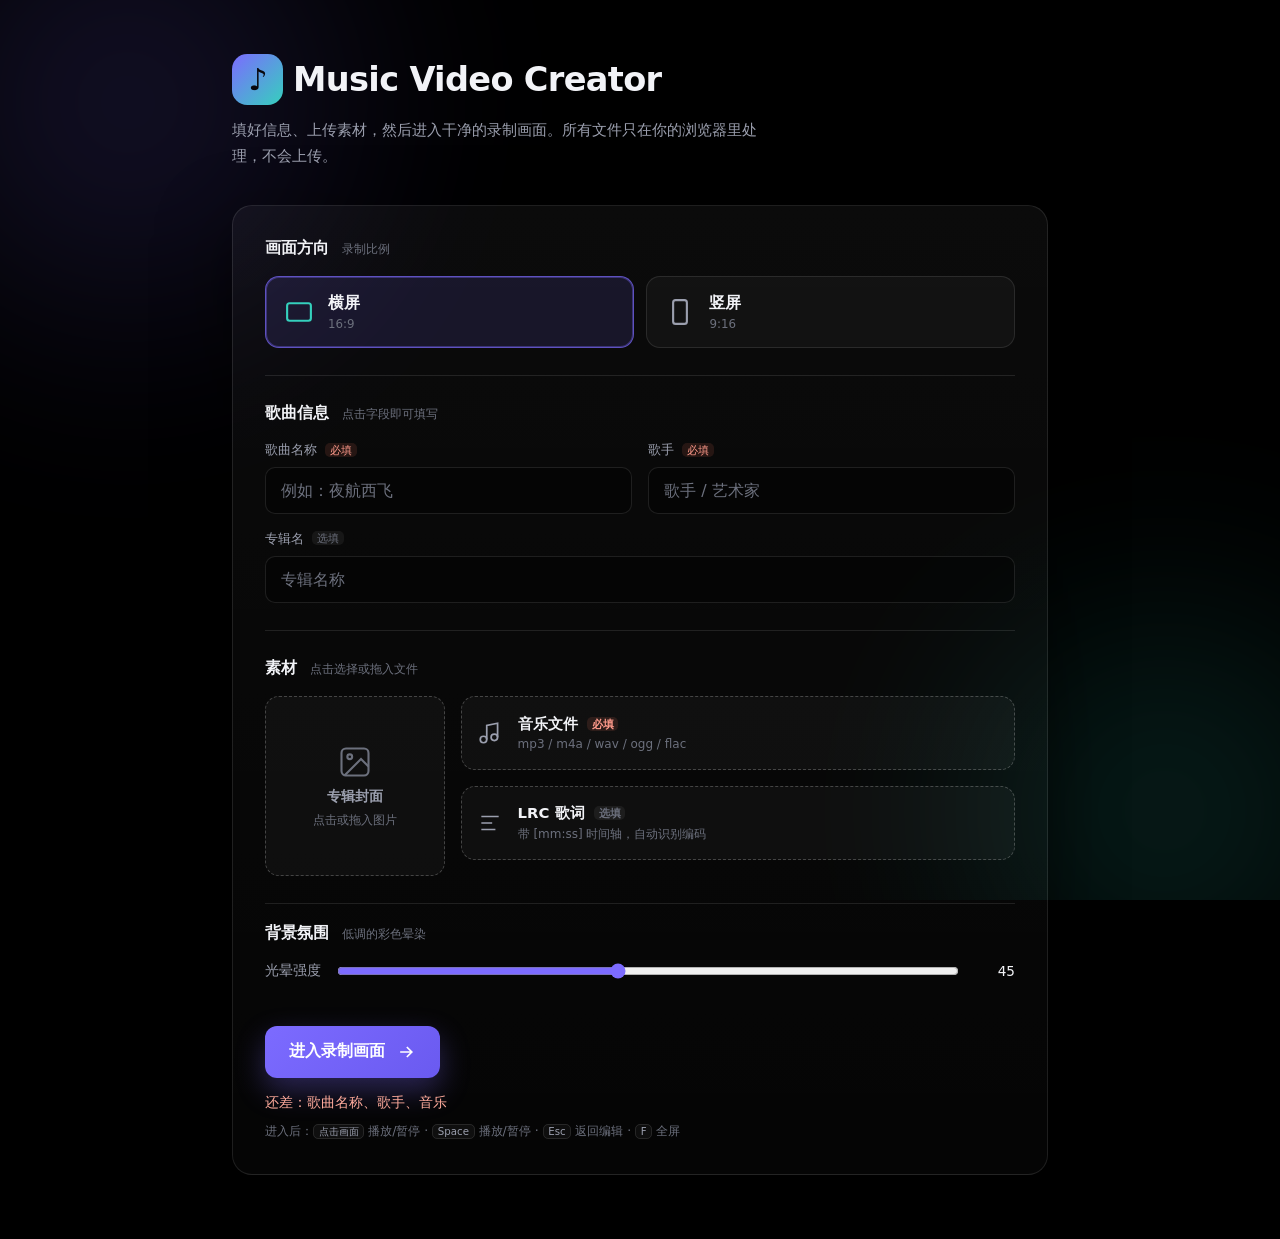
==== music video creator/index.html @ 5d952794 "feat: replace Web Music with Music Video Creator" ====
<!DOCTYPE html>
<html lang="zh-CN">
<head>
<meta charset="UTF-8">
<meta name="viewport" content="width=device-width, initial-scale=1, viewport-fit=cover">
<meta name="theme-color" content="#000000">
<title>Music Video Creator</title>
<link rel="icon" href="data:image/svg+xml,<svg xmlns='http://www.w3.org/2000/svg' viewBox='0 0 100 100'><rect width='100' height='100' rx='24' fill='%230a0a0d'/><text x='50' y='72' font-size='64' text-anchor='middle' fill='%237c6bff'>♪</text></svg>">
<link rel="stylesheet" href="style.css">
</head>
<body data-view="setup">

<!-- ambient background for the editor chrome -->
<div class="app-bg" aria-hidden="true"><span></span><span></span></div>

<!-- ══════════════════════ SETUP / EDITOR ══════════════════════ -->
<section id="setupView" class="view view--setup active">
  <div class="setup">
    <header class="setup__head">
      <div class="brand"><span class="brand__mark">♪</span> Music Video Creator</div>
      <p class="lede">填好信息、上传素材，然后进入干净的录制画面。所有文件只在你的浏览器里处理，不会上传。</p>
    </header>

    <form id="setupForm" class="form" novalidate>
      <!-- orientation -->
      <section class="section">
        <div class="section__title">画面方向 <span>录制比例</span></div>
        <div class="seg" id="orientSeg" role="group" aria-label="画面方向">
          <button type="button" class="seg__btn is-active" data-orient="landscape">
            <svg viewBox="0 0 24 24" aria-hidden="true"><rect x="2.5" y="5" width="19" height="14" rx="2"/></svg>
            <span>横屏 <small>16:9</small></span>
          </button>
          <button type="button" class="seg__btn" data-orient="portrait">
            <svg viewBox="0 0 24 24" aria-hidden="true"><rect x="6.5" y="2.5" width="11" height="19" rx="2"/></svg>
            <span>竖屏 <small>9:16</small></span>
          </button>
        </div>
      </section>

      <!-- text info -->
      <section class="section">
        <div class="section__title">歌曲信息 <span>点击字段即可填写</span></div>
        <div class="fields">
          <label class="field" id="fieldTitle">
            <span class="field__label">歌曲名称 <i class="req">必填</i></span>
            <input id="titleInput" type="text" placeholder="例如：夜航西飞" autocomplete="off" spellcheck="false">
          </label>
          <label class="field" id="fieldArtist">
            <span class="field__label">歌手 <i class="req">必填</i></span>
            <input id="artistInput" type="text" placeholder="歌手 / 艺术家" autocomplete="off" spellcheck="false">
          </label>
          <label class="field field--wide" id="fieldAlbum">
            <span class="field__label">专辑名 <i class="opt">选填</i></span>
            <input id="albumInput" type="text" placeholder="专辑名称" autocomplete="off" spellcheck="false">
          </label>
        </div>
      </section>

      <!-- assets -->
      <section class="section">
        <div class="section__title">素材 <span>点击选择或拖入文件</span></div>
        <div class="assets">
          <button type="button" id="coverBtn" class="drop drop--cover" data-drop="image/*" aria-label="上传专辑封面">
            <img id="coverPreview" alt="封面预览" hidden>
            <span class="drop__ph" id="coverPh">
              <svg viewBox="0 0 24 24" aria-hidden="true"><rect x="3" y="3" width="18" height="18" rx="3"/><circle cx="8.5" cy="8.5" r="1.6"/><path d="M21 15l-5-5L5 21"/></svg>
              <b>专辑封面</b><small>点击或拖入图片</small>
            </span>
          </button>
          <div class="assets__stack">
            <button type="button" id="audioBtn" class="drop" data-drop="audio/*" aria-label="上传音乐">
              <svg viewBox="0 0 24 24" aria-hidden="true"><path d="M9 18V5l10-2v13"/><circle cx="6" cy="18" r="3"/><circle cx="16" cy="16" r="3"/></svg>
              <span class="drop__txt"><b id="audioLabel">音乐文件 <i class="req">必填</i></b><small id="audioHint">mp3 / m4a / wav / ogg / flac</small></span>
            </button>
            <button type="button" id="lrcBtn" class="drop" data-drop=".lrc,.txt,text/plain" aria-label="上传 LRC 歌词">
              <svg viewBox="0 0 24 24" aria-hidden="true"><path d="M4 6h16M4 12h10M4 18h13"/></svg>
              <span class="drop__txt"><b id="lrcLabel">LRC 歌词 <i class="opt">选填</i></b><small id="lrcHint">带 [mm:ss] 时间轴，自动识别编码</small></span>
            </button>
          </div>
        </div>
      </section>

      <!-- ambience -->
      <section class="section section--compact">
        <div class="section__title">背景氛围 <span>低调的彩色晕染</span></div>
        <label class="range">
          <span>光晕强度</span>
          <input id="glowRange" type="range" min="0" max="100" value="45">
          <output id="glowOut">45</output>
        </label>
      </section>

      <div class="actions">
        <button type="submit" id="startBtn" class="cta">
          <span>进入录制画面</span>
          <svg viewBox="0 0 24 24" aria-hidden="true"><path d="M5 12h14M13 6l6 6-6 6"/></svg>
        </button>
        <p class="req-list" id="reqList" role="status" aria-live="polite"></p>
        <p class="tip">进入后：<kbd>点击画面</kbd> 播放/暂停 · <kbd>Space</kbd> 播放/暂停 · <kbd>Esc</kbd> 返回编辑 · <kbd>F</kbd> 全屏</p>
      </div>
    </form>
  </div>

  <input type="file" id="fileCover" accept="image/*" hidden>
  <input type="file" id="fileAudio" accept="audio/*,.mp3,.m4a,.aac,.wav,.ogg,.oga,.opus,.flac" hidden>
  <input type="file" id="fileLrc" accept=".lrc,.txt,text/plain" hidden>
</section>

<!-- ══════════════════════ PLAYER / RECORDING SURFACE ══════════════════════ -->
<section id="playerView" class="view view--player" tabindex="-1">
  <div class="stage stage--landscape" id="stage">
    <div class="stage__bg" aria-hidden="true">
      <div class="glow glow--a"></div>
      <div class="glow glow--b"></div>
      <div class="stage__vignette"></div>
    </div>

    <div class="stage__content">
      <button type="button" class="cover" id="coverBox" aria-label="更换专辑封面">
        <img id="coverImg" alt="专辑封面" hidden>
        <span class="cover__ph" id="coverPh"><span class="cover__plus">＋</span><small>点击上传封面</small></span>
      </button>

      <div class="meta">
        <h1 class="meta__title inline" data-field="title" id="displayTitle" title="点击修改">歌曲名称</h1>
        <p class="meta__artist inline" data-field="artist" id="displayArtist" title="点击修改">歌手</p>
        <p class="meta__album inline" data-field="album" id="displayAlbum" title="点击修改">专辑名</p>
      </div>

      <div class="lyrics" id="lyricsBox">
        <div class="lyrics__viewport"><div class="lyrics__track" id="lyricsTrack"></div></div>
        <button type="button" class="lyrics__ph" id="lyricsPh">点击上传 LRC 歌词</button>
      </div>
    </div>
  </div>

  <!-- HUD: fades out while recording, returns on mouse move -->
  <div class="hud" id="hud">
    <button type="button" data-hud="edit" title="返回编辑 (Esc)">编辑</button>
    <button type="button" data-hud="orient" id="hudOrient" title="切换方向">横屏 16:9</button>
    <button type="button" data-hud="fullscreen" title="全屏 (F)">全屏</button>
    <span class="hud__hint">点击画面 播放 / 暂停</span>
  </div>

  <div class="center-icon" id="centerIcon" aria-hidden="true">
    <svg viewBox="0 0 24 24"><path d="M8 5l11 7-11 7z"/></svg>
  </div>
</section>

<div class="toast" id="toast" role="alert" aria-live="assertive" hidden></div>
<audio id="audioEl" preload="metadata"></audio>
<script src="app.js"></script>
</body>
</html>
---- music video creator/style.css ----
/* ============================================================
   Music Video Creator
   Pure HTML / CSS / JS.  Dark, low-key, recording-oriented.
   ============================================================ */

:root {
  --bg: #000;
  --panel: rgba(255, 255, 255, .035);
  --panel-2: rgba(255, 255, 255, .06);
  --line: rgba(255, 255, 255, .1);
  --text: #f2f3f7;
  --dim: #9b9fae;
  --dimmer: #6c707d;
  --accent: #7c6bff;
  --accent-2: #35d0bd;

  /* derived from cover art, set by JS */
  --hue-a: 262;
  --hue-b: 188;
  --c-sat: 72%;
  --glow: .45;       /* 0..1 ambience strength */
  --pulse: 1;        /* gentle audio-reactive breathing */
}

* { box-sizing: border-box; margin: 0; padding: 0; }
html, body { height: 100%; }
body {
  font-family: system-ui, -apple-system, "Segoe UI", "PingFang SC",
    "Microsoft YaHei", sans-serif;
  color: var(--text);
  background: var(--bg);
  -webkit-font-smoothing: antialiased;
  overflow-x: hidden;
}

.view { display: none; }
.view.active { display: block; }
button, input { font: inherit; }
button { cursor: pointer; }
svg { display: block; }
kbd {
  font: inherit; font-size: .82em; padding: .1em .45em;
  border: 1px solid var(--line); border-radius: 5px; color: var(--dim);
  background: rgba(255,255,255,.04);
}

/* ============================================================
   Editor chrome
   ============================================================ */
.app-bg { position: fixed; inset: 0; overflow: hidden; z-index: 0; pointer-events: none; }
.app-bg span {
  position: absolute; border-radius: 50%; filter: blur(110px); opacity: .22;
}
.app-bg span:nth-child(1) {
  width: 52vw; height: 52vw; left: -16vw; top: -18vw;
  background: radial-gradient(circle, var(--accent), transparent 65%);
}
.app-bg span:nth-child(2) {
  width: 46vw; height: 46vw; right: -14vw; bottom: -16vw;
  background: radial-gradient(circle, var(--accent-2), transparent 65%);
}

.view--setup { position: relative; z-index: 1; min-height: 100%; }
.setup { max-width: 880px; margin: 0 auto; padding: clamp(2rem, 6vh, 4.5rem) clamp(1.1rem, 5vw, 2rem) 4rem; }

.setup__head { margin-bottom: clamp(1.6rem, 4vh, 2.6rem); }
.brand {
  display: flex; align-items: center; gap: .6rem;
  font-size: clamp(1.5rem, 4vw, 2.1rem); font-weight: 750; letter-spacing: -.02em;
}
.brand__mark {
  display: grid; place-items: center; width: 1.7em; height: 1.7em;
  border-radius: .5em; font-size: .9em;
  background: linear-gradient(135deg, var(--accent), var(--accent-2));
  color: #08080c;
}
.lede { margin-top: .8rem; color: var(--dim); line-height: 1.65; font-size: .96rem; max-width: 54ch; }

.form {
  border: 1px solid var(--line); border-radius: 20px;
  background: linear-gradient(180deg, rgba(255,255,255,.045), rgba(255,255,255,.02));
  box-shadow: 0 24px 70px rgba(0,0,0,.5);
  padding: clamp(1.1rem, 3vw, 2rem);
  display: grid; gap: 0;
}
.section { padding: clamp(1.2rem, 3vh, 1.9rem) 0; border-bottom: 1px solid var(--line); }
.section:first-child { padding-top: 0; }
.section:last-of-type { border-bottom: 0; }
.section--compact { padding-block: 1.2rem; }
.section__title {
  display: flex; align-items: baseline; gap: .8rem;
  font-size: .98rem; font-weight: 650; margin-bottom: 1.1rem;
}
.section__title span { font-size: .78rem; font-weight: 400; color: var(--dimmer); }

/* segmented orientation control */
.seg { display: grid; grid-template-columns: 1fr 1fr; gap: .8rem; }
.seg__btn {
  display: flex; align-items: center; gap: .9rem;
  padding: 1rem 1.1rem; border-radius: 14px;
  background: var(--panel); border: 1px solid var(--line); color: var(--dim);
  text-align: left; transition: .2s ease;
}
.seg__btn svg { width: 30px; height: 30px; fill: none; stroke: currentColor; stroke-width: 1.7; }
.seg__btn span { font-size: 1rem; font-weight: 600; color: var(--text); }
.seg__btn small { display: block; font-size: .74rem; font-weight: 400; color: var(--dimmer); margin-top: .15rem; }
.seg__btn:hover { background: var(--panel-2); }
.seg__btn.is-active {
  border-color: color-mix(in srgb, var(--accent) 70%, transparent);
  background: color-mix(in srgb, var(--accent) 13%, transparent);
  box-shadow: inset 0 0 0 1px color-mix(in srgb, var(--accent) 35%, transparent);
}
.seg__btn.is-active svg { color: var(--accent-2); }

/* text fields */
.fields { display: grid; grid-template-columns: 1fr 1fr; gap: 1rem; }
.field { display: block; }
.field--wide { grid-column: 1 / -1; }
.field__label { display: block; font-size: .82rem; color: var(--dim); margin-bottom: .5rem; }
.req, .opt {
  font-style: normal; font-size: .66rem; padding: .1em .45em; border-radius: 5px;
  vertical-align: .08em; margin-left: .25rem;
}
.req { color: #ff9a8b; background: rgba(255,120,100,.12); }
.opt { color: var(--dimmer); background: rgba(255,255,255,.06); }
.field input, .inline-input {
  width: 100%; padding: .8rem .95rem; border-radius: 10px;
  background: rgba(0,0,0,.35); border: 1px solid var(--line);
  color: var(--text); outline: none; transition: .2s ease;
}
.field input::placeholder { color: var(--dimmer); }
.field input:focus { border-color: var(--accent); box-shadow: 0 0 0 3px color-mix(in srgb, var(--accent) 18%, transparent); }
.field.invalid input, .drop.invalid { border-color: #ff6b6b; box-shadow: 0 0 0 3px rgba(255,107,107,.14); }

/* dropzones */
.assets { display: grid; grid-template-columns: 180px 1fr; gap: 1rem; }
.assets__stack { display: grid; gap: 1rem; align-content: start; }
.drop {
  display: flex; align-items: center; gap: .9rem;
  min-height: 74px; padding: .95rem; border-radius: 14px;
  background: var(--panel); border: 1px dashed rgba(255,255,255,.22);
  color: var(--text); text-align: left; transition: .2s ease;
}
.drop:hover, .drop.is-over { background: var(--panel-2); border-color: var(--accent); }
.drop.done { border-style: solid; border-color: color-mix(in srgb, var(--accent-2) 55%, transparent); }
.drop.error { border-color: #ff6b6b; }
.drop > svg { width: 26px; height: 26px; flex: none; fill: none; stroke: var(--dim); stroke-width: 1.6; }
.drop.done > svg { stroke: var(--accent-2); }
.drop__txt { min-width: 0; }
.drop__txt b { display: block; font-size: .93rem; font-weight: 600; white-space: nowrap; overflow: hidden; text-overflow: ellipsis; }
.drop__txt small { display: block; font-size: .75rem; color: var(--dimmer); margin-top: .2rem; }

.drop--cover {
  position: relative; min-height: 180px; padding: 0; justify-content: center;
  overflow: hidden;
}
.drop--cover img { width: 100%; height: 100%; object-fit: cover; position: absolute; inset: 0; }
.drop__ph { display: grid; justify-items: center; gap: .45rem; color: var(--dim); }
.drop__ph svg { width: 36px; height: 36px; fill: none; stroke: var(--dimmer); stroke-width: 1.4; }
.drop__ph b { font-size: .9rem; color: var(--dim); }
.drop__ph small { font-size: .72rem; color: var(--dimmer); }
.drop--cover.has-image .drop__ph { display: none; }

/* range */
.range { display: flex; align-items: center; gap: 1rem; font-size: .85rem; color: var(--dim); }
.range input { flex: 1; accent-color: var(--accent); }
.range output { width: 2.5rem; text-align: right; color: var(--text); font-variant-numeric: tabular-nums; }

/* actions */
.actions { padding-top: clamp(1.4rem, 3vh, 2rem); }
.cta {
  display: inline-flex; align-items: center; gap: .7rem;
  padding: .95rem 1.5rem; border: 0; border-radius: 12px;
  background: linear-gradient(135deg, var(--accent), #6a5af0);
  color: white; font-weight: 650; font-size: 1rem;
  box-shadow: 0 12px 30px color-mix(in srgb, var(--accent) 32%, transparent);
  transition: transform .2s ease, filter .2s ease;
}
.cta:hover { transform: translateY(-2px); filter: brightness(1.08); }
.cta svg { width: 20px; height: 20px; fill: none; stroke: currentColor; stroke-width: 2; }
.req-list { margin-top: 1rem; font-size: .85rem; color: #ffab9c; min-height: 1.2em; }
.req-list[data-kind="ready"] { color: var(--accent-2); }
.tip { margin-top: .5rem; font-size: .78rem; color: var(--dimmer); line-height: 1.8; }

/* ============================================================
   Player / recording surface
   ============================================================ */
.view--player {
  position: fixed; inset: 0; z-index: 5; background: #000;
  display: none; place-items: center; overflow: hidden;
  cursor: pointer;
}
.view--player.active { display: grid; }
.view--player:focus { outline: none; }

.stage {
  position: relative; overflow: hidden; background: #000;
  container-type: size;
  isolation: isolate;
  box-shadow: 0 0 0 1px rgba(255,255,255,.05);
}
/* fixed recording ratios, fitted inside the viewport */
.stage--landscape { width: min(100vw, 177.7778vh); aspect-ratio: 16 / 9; }
.stage--portrait  { height: min(100vh, 56.25vw); aspect-ratio: 9 / 16; }

.stage__bg { position: absolute; inset: 0; z-index: 0; pointer-events: none; }
.glow {
  position: absolute; border-radius: 50%;
  mix-blend-mode: screen;
  opacity: var(--glow);
  transform: scale(var(--pulse));
  transition: opacity .5s ease;
}
.glow--a {
  width: 78cqw; height: 78cqw; left: -12cqw; top: 2cqh;
  background: radial-gradient(circle,
    hsl(var(--hue-a) var(--c-sat) 55% / .30),
    hsl(var(--hue-a) var(--c-sat) 45% / .10) 42%, transparent 70%);
  filter: blur(2cqw);
}
.glow--b {
  width: 82cqw; height: 82cqw; right: -20cqw; bottom: -8cqh;
  background: radial-gradient(circle,
    hsl(var(--hue-b) var(--c-sat) 52% / .26),
    hsl(var(--hue-b) var(--c-sat) 42% / .09) 44%, transparent 72%);
  filter: blur(3cqw);
}
.stage__vignette {
  position: absolute; inset: 0;
  background: radial-gradient(120% 120% at 50% 45%, transparent 40%, rgba(0,0,0,.75) 100%);
}

.stage__content { position: relative; z-index: 1; height: 100%; width: 100%; padding: 7% 8%; }

/* landscape: cover + meta on the left, lyrics on the right */
.stage--landscape .stage__content {
  display: grid;
  grid-template-columns: 38% 1fr;
  grid-template-rows: 1fr auto;
  grid-template-areas: "cover lyrics" "meta lyrics";
  gap: 2cqh 4cqw;
  align-items: center;
}
/* portrait: stacked, with safe borders top & bottom */
.stage--portrait .stage__content {
  display: grid;
  grid-template-columns: 1fr;
  grid-template-rows: auto auto 1fr;
  grid-template-areas: "cover" "meta" "lyrics";
  gap: 3cqh;
  padding: 9% 9% 10%;
  justify-items: center;
  text-align: center;
}

/* cover */
.cover {
  grid-area: cover; position: relative; display: block;
  width: 100%; aspect-ratio: 1 / 1; max-height: 100%;
  padding: 0; border: 0; background: transparent; overflow: hidden;
  border-radius: 1.4cqw;
  box-shadow: 0 2cqh 6cqh rgba(0,0,0,.6), 0 0 0 1px rgba(255,255,255,.08);
}
.stage--portrait .cover { width: 62%; }
.cover img { width: 100%; height: 100%; object-fit: cover; display: block; }
.cover__ph {
  position: absolute; inset: 0; display: grid; place-content: center; justify-items: center;
  gap: .6rem; color: var(--dimmer);
  border: 1px dashed rgba(255,255,255,.2); border-radius: 1.4cqw;
  background: rgba(255,255,255,.03);
}
.cover__plus { font-size: 5cqw; font-weight: 200; line-height: 1; }
.cover__ph small { font-size: 1.7cqw; }
.stage--portrait .cover__plus { font-size: 10cqw; }
.stage--portrait .cover__ph small { font-size: 3.2cqw; }
.cover.has-image .cover__ph { display: none; }

/* meta */
.meta { grid-area: meta; min-width: 0; }
.stage--portrait .meta { width: 100%; }
.stage--portrait .lyrics { width: 100%; }
.meta__title, .meta__artist, .meta__album {
  cursor: text; border-radius: .35em; outline: none;
  transition: background .2s ease, box-shadow .2s ease;
}
.meta__title:hover, .meta__artist:hover, .meta__album:hover {
  background: rgba(255,255,255,.07); box-shadow: 0 0 0 .2em rgba(255,255,255,.07);
}
.meta__title {
  font-size: 3.4cqw; font-weight: 650; line-height: 1.2; letter-spacing: -.01em;
  color: #fff; word-break: break-word;
}
.meta__artist { font-size: 2.1cqw; color: rgba(255,255,255,.72); margin-top: .7cqh; }
.meta__album { font-size: 1.7cqw; color: rgba(255,255,255,.42); margin-top: .5cqh; }
.stage--portrait .meta__title { font-size: 6.4cqw; }
.stage--portrait .meta__artist { font-size: 4cqw; margin-top: 1cqh; }
.stage--portrait .meta__album { font-size: 3.2cqw; margin-top: .6cqh; }
.inline-input {
  width: 100%; background: rgba(0,0,0,.5);
  border: 1px solid var(--accent); padding: .1em .25em;
}

/* lyrics */
.lyrics { grid-area: lyrics; position: relative; min-height: 0; height: 100%; }
.lyrics__viewport {
  position: absolute; inset: 0; overflow: hidden;
  -webkit-mask-image: linear-gradient(180deg, transparent, #000 22%, #000 78%, transparent);
  mask-image: linear-gradient(180deg, transparent, #000 22%, #000 78%, transparent);
}
.lyrics__track {
  will-change: transform;
  transition: transform .65s cubic-bezier(.22,.61,.36,1);
  padding-block: 40%;
}
.lyric-line {
  font-size: 3cqw; line-height: 1.5; padding: .55cqh 0;
  color: rgba(255,255,255,.26); cursor: pointer;
  transition: color .45s ease, opacity .45s ease, transform .45s ease, filter .45s ease;
  transform-origin: left center;
}
.lyric-line.pass { color: rgba(255,255,255,.16); }
.lyric-line.active {
  color: #fff; transform: scale(1.04);
  text-shadow: 0 0 3cqw hsl(var(--hue-a) 90% 70% / .45);
}
.lyric-line:hover { color: rgba(255,255,255,.6); }
.stage--portrait .lyric-line { font-size: 5.4cqw; padding: 1.3cqh 0; text-align: center; transform-origin: center; }
.stage--portrait .lyric-line.active { transform: scale(1.03); }
.lyrics__ph {
  position: absolute; left: 50%; top: 50%; transform: translate(-50%,-50%);
  padding: .8em 1.2em; border-radius: .6em;
  border: 1px dashed rgba(255,255,255,.22); background: rgba(255,255,255,.04);
  color: var(--dim); font-size: 2cqw; white-space: nowrap;
}
.stage--portrait .lyrics__ph { font-size: 3.4cqw; }
.lyrics__ph:hover { color: var(--text); border-color: var(--accent); }
.lyrics.has-lyrics .lyrics__ph { display: none; }

/* HUD */
.hud {
  position: fixed; left: 50%; bottom: 18px; transform: translateX(-50%);
  z-index: 10; display: flex; align-items: center; gap: .35rem;
  padding: .35rem; border-radius: 12px;
  background: rgba(18,18,22,.78); border: 1px solid rgba(255,255,255,.1);
  backdrop-filter: blur(12px);
  opacity: 1; transition: opacity .4s ease;
}
.hud.hide { opacity: 0; pointer-events: none; }
.hud:focus-within { opacity: 1; }
.hud button {
  border: 0; background: transparent; color: #d7d9e0;
  padding: .5rem .7rem; border-radius: 8px; font-size: .8rem;
}
.hud button:hover { background: rgba(255,255,255,.1); color: #fff; }
.hud__hint { color: var(--dimmer); font-size: .75rem; padding: 0 .6rem; }

/* transient center play/pause feedback */
.center-icon {
  position: fixed; left: 50%; top: 50%; transform: translate(-50%,-50%) scale(.8);
  z-index: 9; width: 84px; height: 84px; border-radius: 50%;
  display: grid; place-items: center;
  background: rgba(15,15,20,.55); border: 1px solid rgba(255,255,255,.16);
  backdrop-filter: blur(8px);
  opacity: 0; pointer-events: none; transition: opacity .25s ease, transform .25s ease;
}
.center-icon svg { width: 34px; height: 34px; fill: #fff; }
.center-icon.show { opacity: 1; transform: translate(-50%,-50%) scale(1); }

/* toast */
.toast {
  position: fixed; left: 50%; top: 24px; transform: translate(-50%, -12px);
  z-index: 50; max-width: min(90vw, 460px);
  padding: .8rem 1.1rem; border-radius: 12px;
  background: rgba(24,24,30,.96); border: 1px solid var(--line);
  color: var(--text); font-size: .88rem; line-height: 1.5;
  box-shadow: 0 16px 40px rgba(0,0,0,.5);
  opacity: 0; transition: opacity .3s ease, transform .3s ease;
  pointer-events: none;
}
.toast.show { opacity: 1; transform: translate(-50%, 0); }

@media (max-width: 560px) {
  .fields { grid-template-columns: 1fr; }
  .assets { grid-template-columns: 1fr; }
  .drop--cover { min-height: 200px; }
  .hud__hint { display: none; }
}
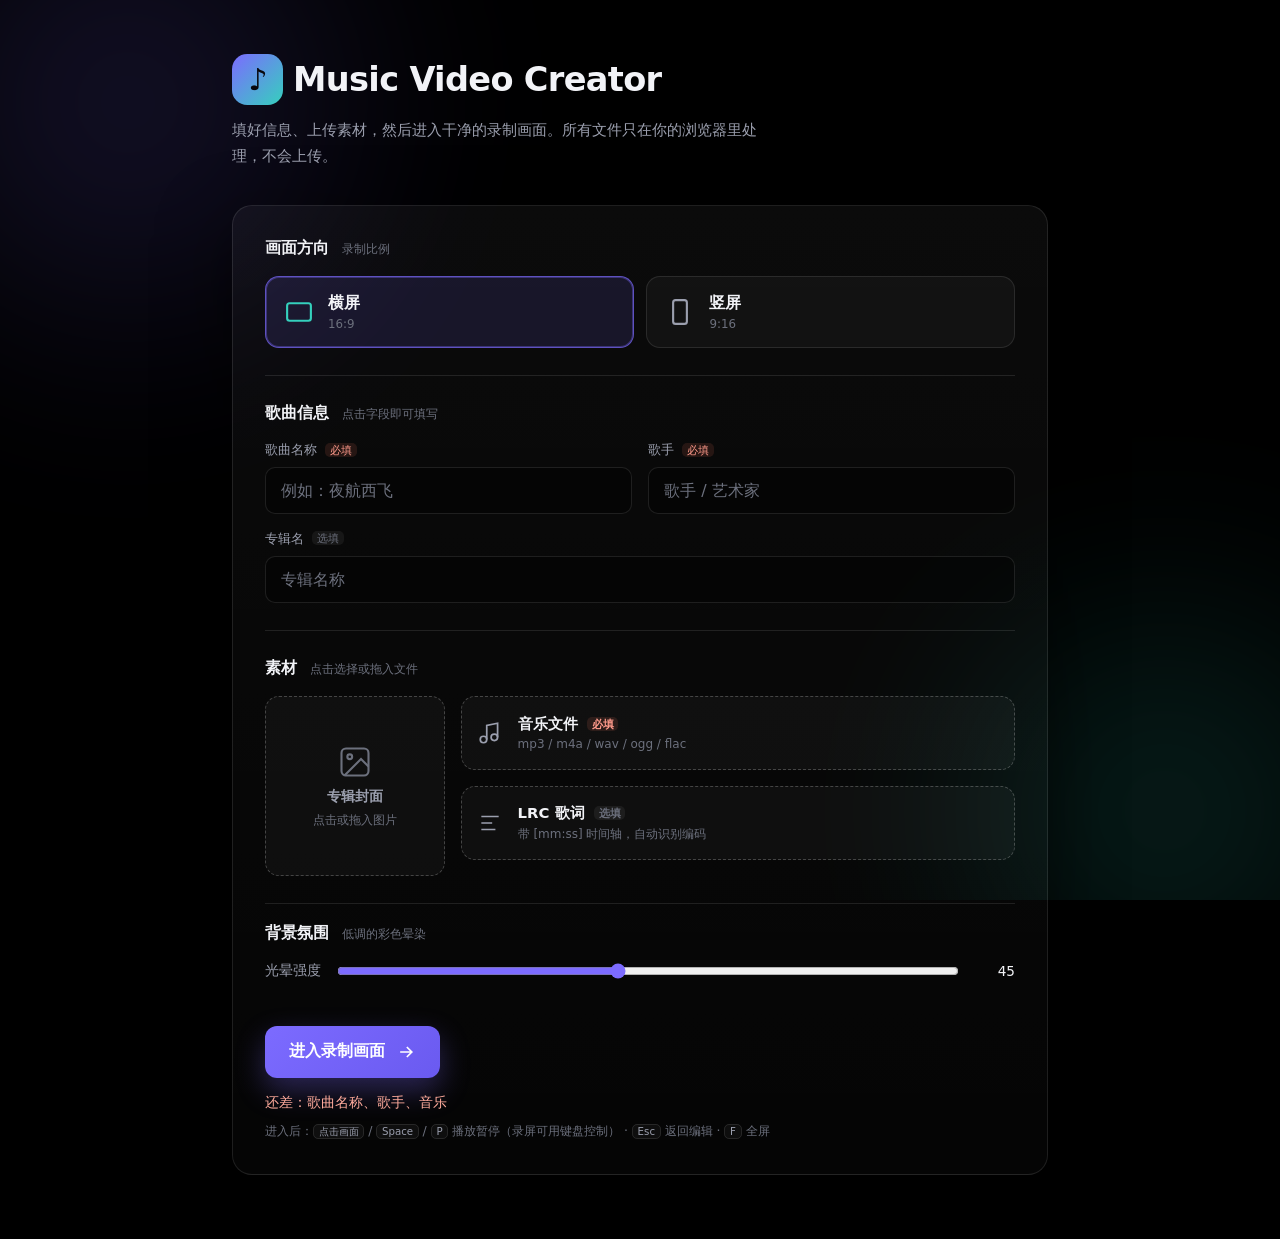
==== commit 20d7bab3: "refine: unify meta colours, delay autoplay, keyboard control, drifting glow, adaptive lyric layout" ====
--- a/music video creator/index.html
+++ b/music video creator/index.html
@@ -96,7 +96,7 @@
           <svg viewBox="0 0 24 24" aria-hidden="true"><path d="M5 12h14M13 6l6 6-6 6"/></svg>
         </button>
         <p class="req-list" id="reqList" role="status" aria-live="polite"></p>
-        <p class="tip">进入后：<kbd>点击画面</kbd> 播放/暂停 · <kbd>Space</kbd> 播放/暂停 · <kbd>Esc</kbd> 返回编辑 · <kbd>F</kbd> 全屏</p>
+        <p class="tip">进入后：<kbd>点击画面</kbd> / <kbd>Space</kbd> / <kbd>P</kbd> 播放暂停（录屏可用键盘控制） · <kbd>Esc</kbd> 返回编辑 · <kbd>F</kbd> 全屏</p>
       </div>
     </form>
   </div>
@@ -110,8 +110,8 @@
 <section id="playerView" class="view view--player" tabindex="-1">
   <div class="stage stage--landscape" id="stage">
     <div class="stage__bg" aria-hidden="true">
-      <div class="glow glow--a"></div>
-      <div class="glow glow--b"></div>
+      <div class="glow-drift glow-drift--a"><div class="glow glow--a"></div></div>
+      <div class="glow-drift glow-drift--b"><div class="glow glow--b"></div></div>
       <div class="stage__vignette"></div>
     </div>
 
@@ -136,14 +136,13 @@
 
   <!-- HUD: fades out while recording, returns on mouse move -->
   <div class="hud" id="hud">
+    <span class="hud__state" id="hudState" aria-hidden="true">
+      <svg viewBox="0 0 24 24"><path d="M8 5l11 7-11 7z"/></svg>
+    </span>
     <button type="button" data-hud="edit" title="返回编辑 (Esc)">编辑</button>
     <button type="button" data-hud="orient" id="hudOrient" title="切换方向">横屏 16:9</button>
     <button type="button" data-hud="fullscreen" title="全屏 (F)">全屏</button>
-    <span class="hud__hint">点击画面 播放 / 暂停</span>
-  </div>
-
-  <div class="center-icon" id="centerIcon" aria-hidden="true">
-    <svg viewBox="0 0 24 24"><path d="M8 5l11 7-11 7z"/></svg>
+    <span class="hud__hint">点击 / Space / P 播放暂停</span>
   </div>
 </section>
 
--- a/music video creator/style.css
+++ b/music video creator/style.css
@@ -204,22 +204,38 @@
 .stage--portrait  { height: min(100vh, 56.25vw); aspect-ratio: 9 / 16; }
 
 .stage__bg { position: absolute; inset: 0; z-index: 0; pointer-events: none; }
+/* the wrapper drifts slowly; the inner layer keeps the gentle audio pulse */
+.glow-drift { position: absolute; pointer-events: none; }
+.glow-drift--a {
+  width: 78cqw; height: 78cqw; left: -12cqw; top: 2cqh;
+  animation: drift-a 26s ease-in-out infinite;
+}
+.glow-drift--b {
+  width: 82cqw; height: 82cqw; right: -20cqw; bottom: -8cqh;
+  animation: drift-b 32s ease-in-out infinite;
+}
+@keyframes drift-a {
+  0%, 100% { transform: translate(0, 0) scale(1); }
+  50%      { transform: translate(4cqw, 3cqh) scale(1.09); }
+}
+@keyframes drift-b {
+  0%, 100% { transform: translate(0, 0) scale(1); }
+  50%      { transform: translate(-4cqw, -2.5cqh) scale(1.07); }
+}
 .glow {
-  position: absolute; border-radius: 50%;
+  position: absolute; inset: 0; border-radius: 50%;
   mix-blend-mode: screen;
   opacity: var(--glow);
   transform: scale(var(--pulse));
   transition: opacity .5s ease;
 }
 .glow--a {
-  width: 78cqw; height: 78cqw; left: -12cqw; top: 2cqh;
   background: radial-gradient(circle,
     hsl(var(--hue-a) var(--c-sat) 55% / .30),
     hsl(var(--hue-a) var(--c-sat) 45% / .10) 42%, transparent 70%);
   filter: blur(2cqw);
 }
 .glow--b {
-  width: 82cqw; height: 82cqw; right: -20cqw; bottom: -8cqh;
   background: radial-gradient(circle,
     hsl(var(--hue-b) var(--c-sat) 52% / .26),
     hsl(var(--hue-b) var(--c-sat) 42% / .09) 44%, transparent 72%);
@@ -235,11 +251,12 @@
 /* landscape: cover + meta on the left, lyrics on the right */
 .stage--landscape .stage__content {
   display: grid;
-  grid-template-columns: 38% 1fr;
+  grid-template-columns: var(--cover-col, 33cqw) var(--lyric-col, 47cqw);
   grid-template-rows: 1fr auto;
   grid-template-areas: "cover lyrics" "meta lyrics";
   gap: 2cqh 4cqw;
   align-items: center;
+  justify-content: center;
 }
 /* portrait: stacked, with safe borders top & bottom */
 .stage--portrait .stage__content {
@@ -291,7 +308,7 @@
   color: #fff; word-break: break-word;
 }
 .meta__artist { font-size: 2.1cqw; color: rgba(255,255,255,.72); margin-top: .7cqh; }
-.meta__album { font-size: 1.7cqw; color: rgba(255,255,255,.42); margin-top: .5cqh; }
+.meta__album { font-size: 1.7cqw; color: rgba(255,255,255,.72); margin-top: .5cqh; }
 .stage--portrait .meta__title { font-size: 6.4cqw; }
 .stage--portrait .meta__artist { font-size: 4cqw; margin-top: 1cqh; }
 .stage--portrait .meta__album { font-size: 3.2cqw; margin-top: .6cqh; }
@@ -324,6 +341,8 @@
   text-shadow: 0 0 3cqw hsl(var(--hue-a) 90% 70% / .45);
 }
 .lyric-line:hover { color: rgba(255,255,255,.6); }
+/* short lines: centre them inside the column so the frame stays balanced */
+.lyrics.is-compact .lyric-line { text-align: center; transform-origin: center center; }
 .stage--portrait .lyric-line { font-size: 5.4cqw; padding: 1.3cqh 0; text-align: center; transform-origin: center; }
 .stage--portrait .lyric-line.active { transform: scale(1.03); }
 .lyrics__ph {
@@ -353,18 +372,13 @@
 }
 .hud button:hover { background: rgba(255,255,255,.1); color: #fff; }
 .hud__hint { color: var(--dimmer); font-size: .75rem; padding: 0 .6rem; }
-
-/* transient center play/pause feedback */
-.center-icon {
-  position: fixed; left: 50%; top: 50%; transform: translate(-50%,-50%) scale(.8);
-  z-index: 9; width: 84px; height: 84px; border-radius: 50%;
-  display: grid; place-items: center;
-  background: rgba(15,15,20,.55); border: 1px solid rgba(255,255,255,.16);
-  backdrop-filter: blur(8px);
-  opacity: 0; pointer-events: none; transition: opacity .25s ease, transform .25s ease;
-}
-.center-icon svg { width: 34px; height: 34px; fill: #fff; }
-.center-icon.show { opacity: 1; transform: translate(-50%,-50%) scale(1); }
+/* play/pause state lives inside the auto-hiding HUD, never over the picture */
+.hud__state {
+  display: grid; place-items: center; flex: none;
+  width: 26px; height: 26px; border-radius: 7px;
+  background: rgba(255,255,255,.08);
+}
+.hud__state svg { width: 14px; height: 14px; fill: #d7d9e0; }
 
 /* toast */
 .toast {
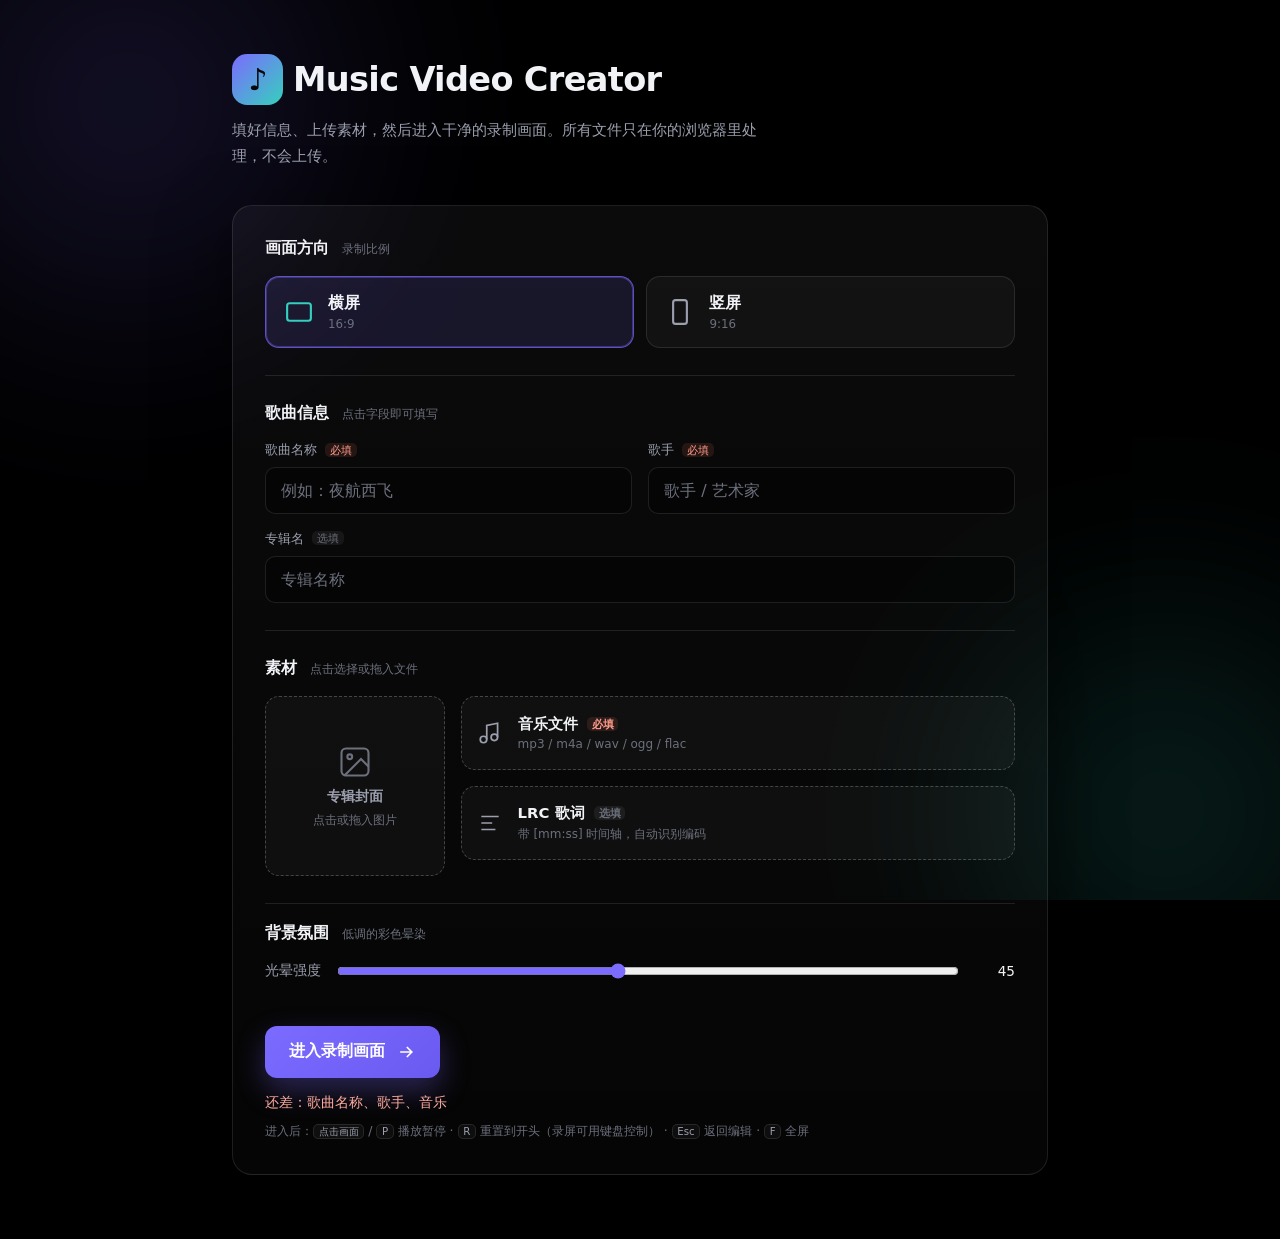
==== commit 9789ae08: "feat: add R reset shortcut, remove Space playback binding" ====
--- a/music video creator/index.html
+++ b/music video creator/index.html
@@ -96,7 +96,7 @@
           <svg viewBox="0 0 24 24" aria-hidden="true"><path d="M5 12h14M13 6l6 6-6 6"/></svg>
         </button>
         <p class="req-list" id="reqList" role="status" aria-live="polite"></p>
-        <p class="tip">进入后：<kbd>点击画面</kbd> / <kbd>Space</kbd> / <kbd>P</kbd> 播放暂停（录屏可用键盘控制） · <kbd>Esc</kbd> 返回编辑 · <kbd>F</kbd> 全屏</p>
+        <p class="tip">进入后：<kbd>点击画面</kbd> / <kbd>P</kbd> 播放暂停 · <kbd>R</kbd> 重置到开头（录屏可用键盘控制） · <kbd>Esc</kbd> 返回编辑 · <kbd>F</kbd> 全屏</p>
       </div>
     </form>
   </div>
@@ -142,7 +142,7 @@
     <button type="button" data-hud="edit" title="返回编辑 (Esc)">编辑</button>
     <button type="button" data-hud="orient" id="hudOrient" title="切换方向">横屏 16:9</button>
     <button type="button" data-hud="fullscreen" title="全屏 (F)">全屏</button>
-    <span class="hud__hint">点击 / Space / P 播放暂停</span>
+    <span class="hud__hint">点击 / P 播放暂停 · R 重置</span>
   </div>
 </section>
 
